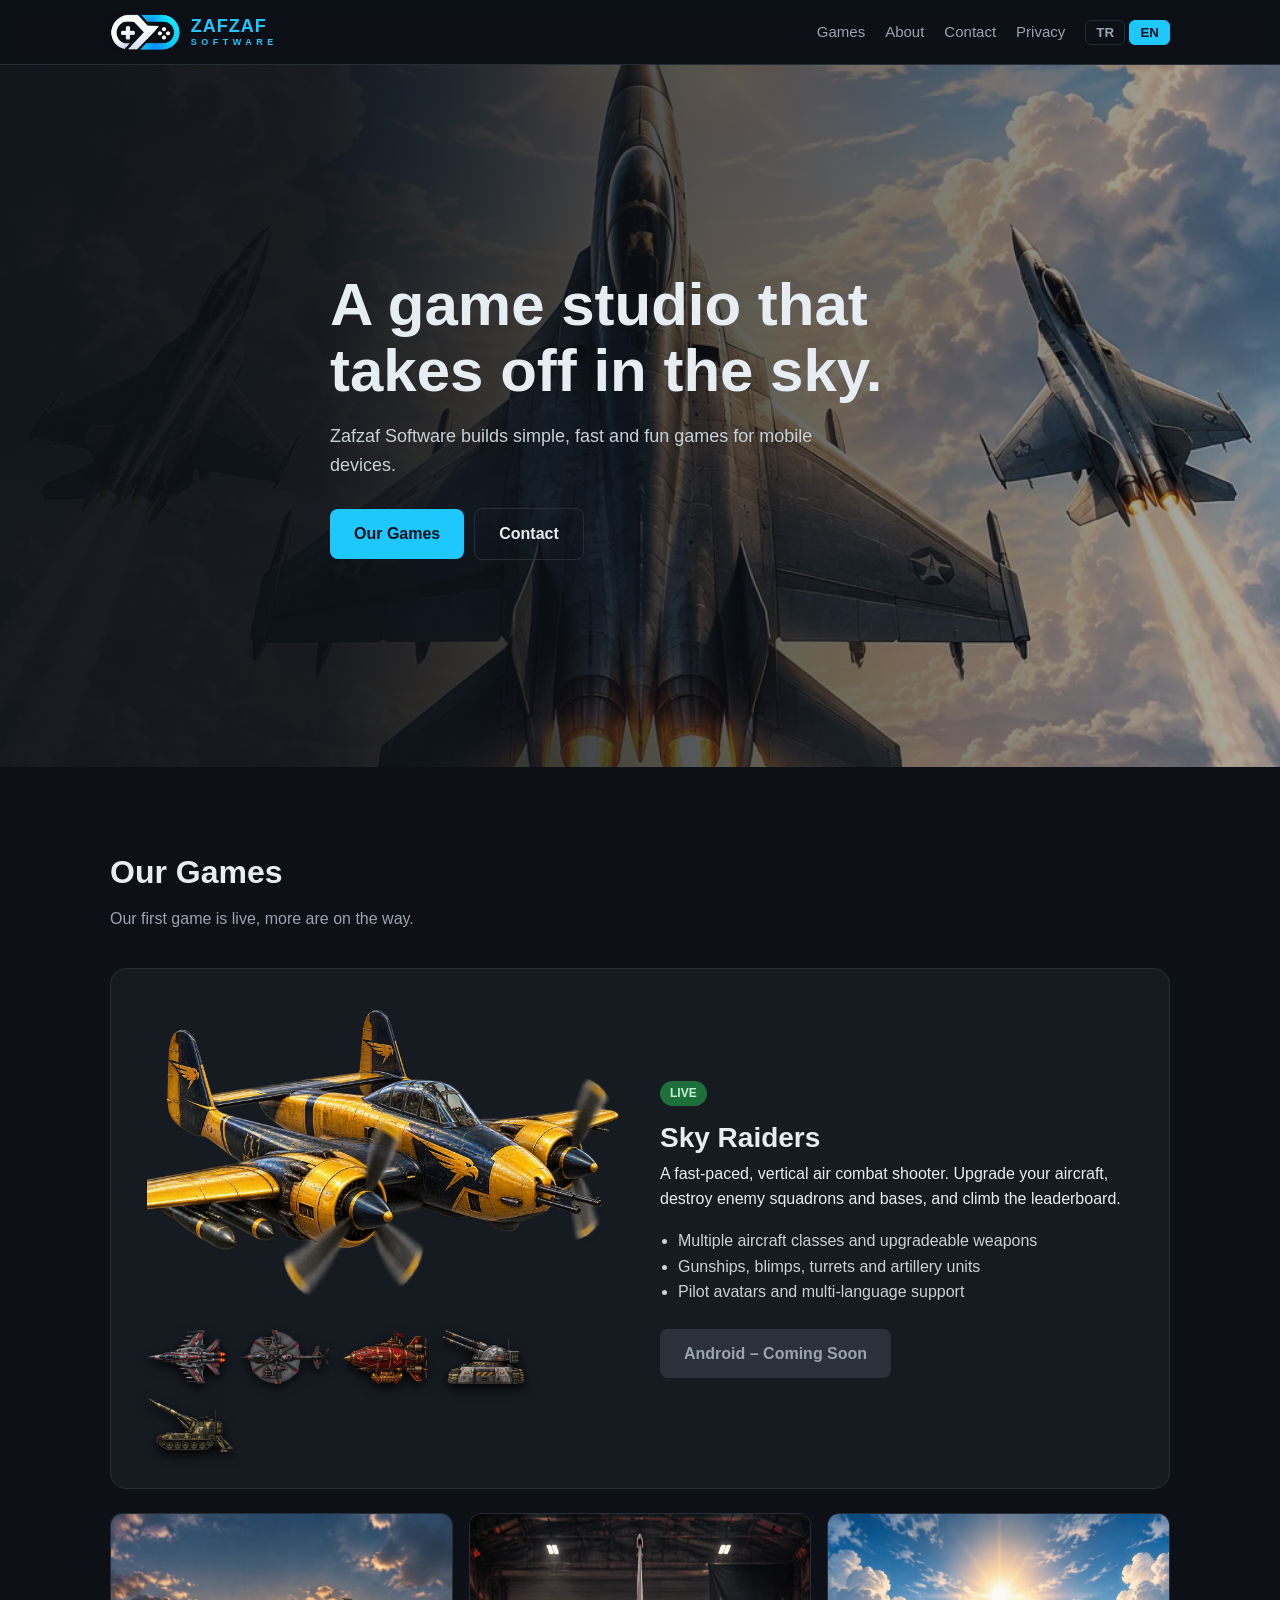
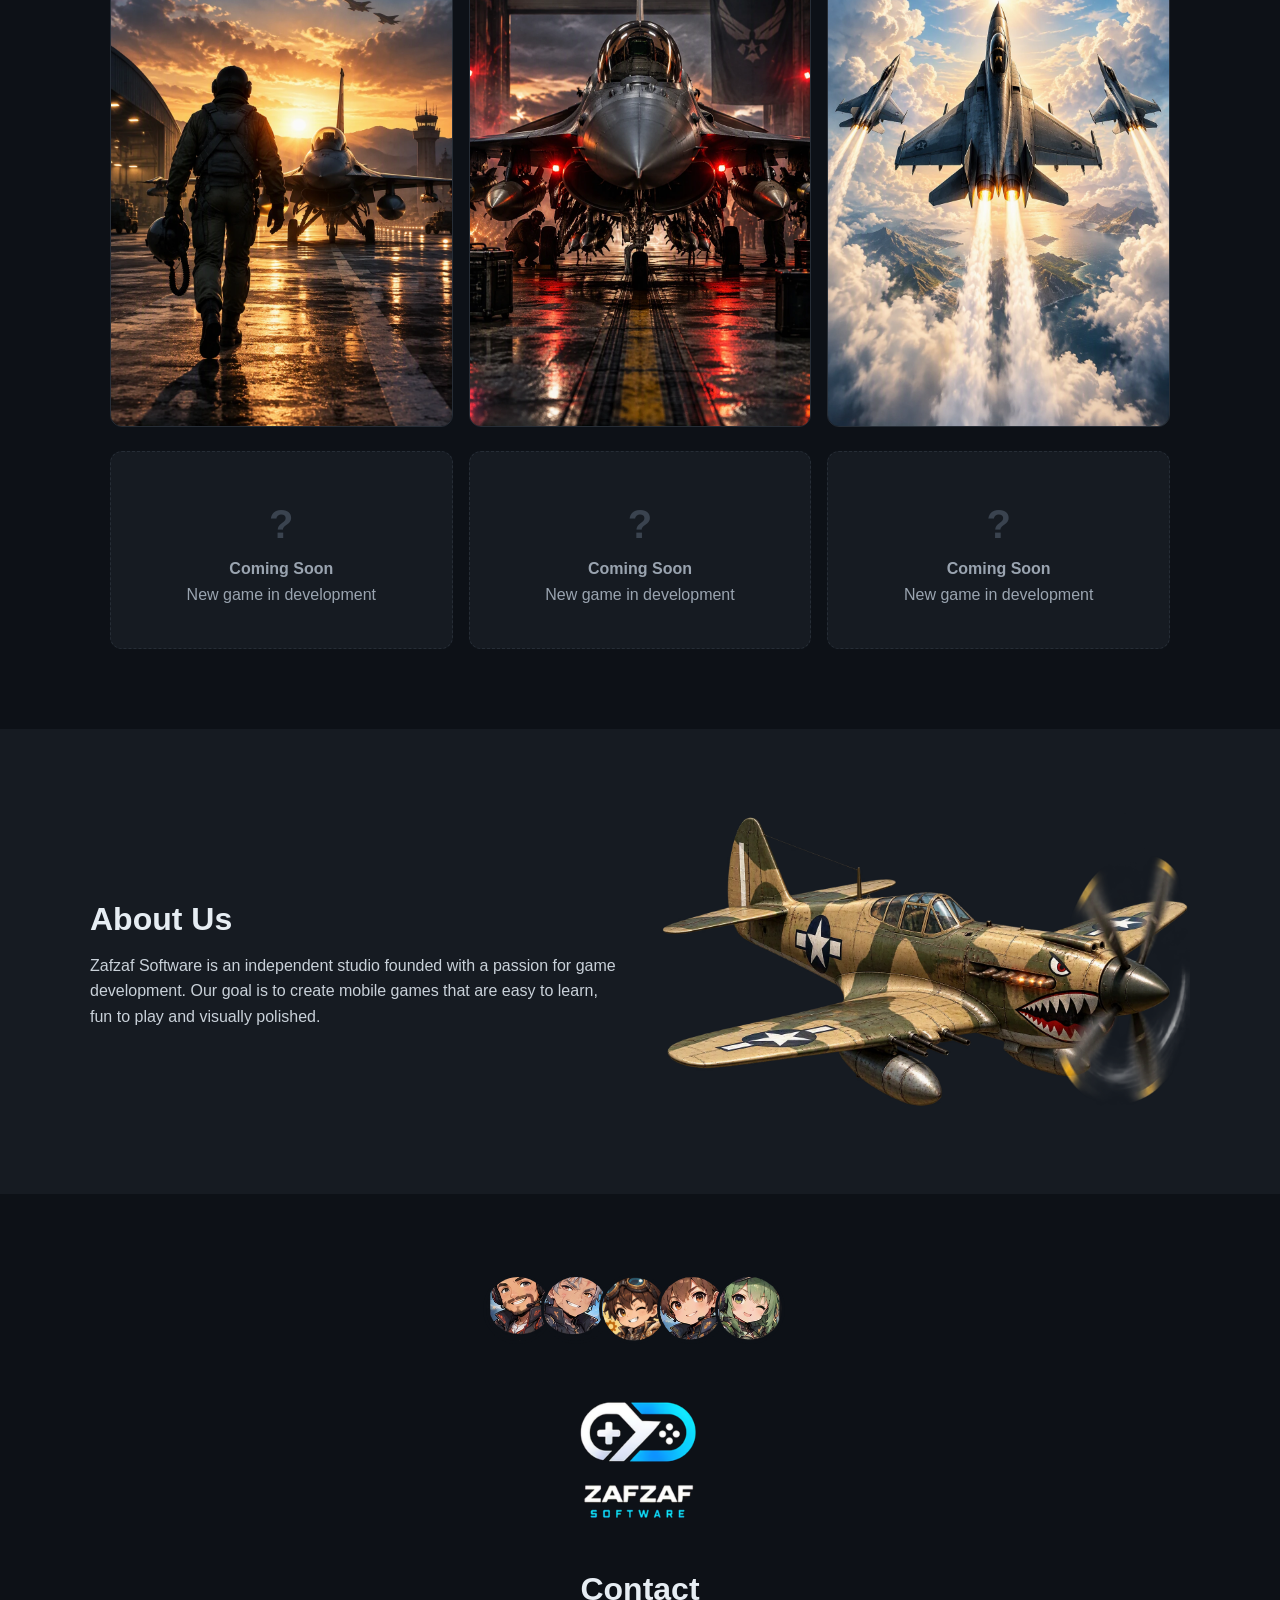
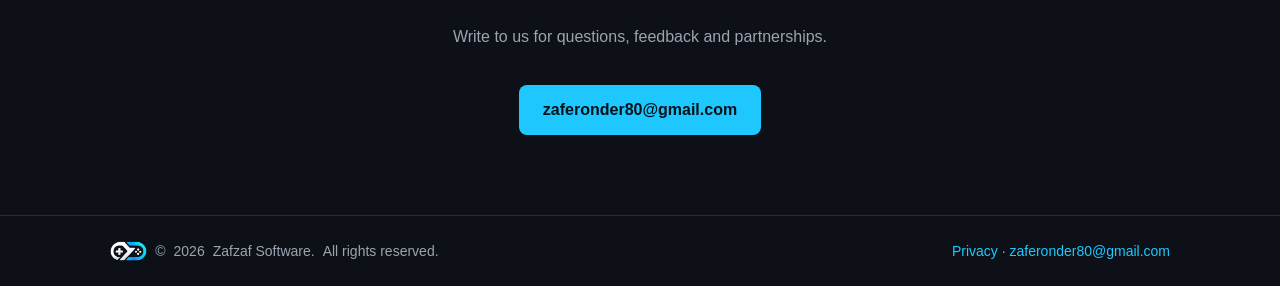
==== index.html @ dc3da16c "İlk yayın" ====
<!DOCTYPE html><html lang="tr"><head><meta charset="UTF-8"><meta name="viewport" content="width=device-width,initial-scale=1"><link rel="icon" href="assets/img/favicon.png"><link rel="apple-touch-icon" href="assets/img/logo_full_dark.png"><link rel="stylesheet" href="assets/style.css"><script src="assets/i18n.js"></script><title>Zafzaf Software – Mobile Games</title><meta property="og:image" content="assets/img/logo_full_dark.png"><meta name="description" content="Zafzaf Software – mobile game developer. Sky Raiders air combat game."></head><body>
<header><div class="wrap"><a class="logo" href="index.html"><img src="assets/img/logo_icon.png" alt="Zafzaf Software"><span class="lt">ZAFZAF<small>SOFTWARE</small></span></a><nav><a class="hm" href="index.html#games" data-i="nGames"></a><a class="hm" href="index.html#about" data-i="nAbout"></a><a class="hm" href="index.html#contact" data-i="nContact"></a><a href="privacy.html" data-i="nPrivacy"></a><span class="lang"><button data-l="tr">TR</button> <button data-l="en">EN</button></span></nav></div></header>
<div class="hero"><div class="wrap"><h1 data-i="heroT"></h1><p data-i="heroP"></p><a class="btn" href="#games" data-i="heroB"></a><a class="btn ghost" href="#contact" data-i="heroB2"></a></div></div>
<section id="games"><div class="wrap"><h2 data-i="gT"></h2><p class="sub" data-i="gS"></p>
<div class="game"><div><img class="main" src="assets/img/t2.webp" alt="Sky Raiders"><div class="strip"><img src="assets/img/fighter.webp" alt=""><img src="assets/img/gunship.webp" alt=""><img src="assets/img/blimp.webp" alt=""><img src="assets/img/turret.webp" alt=""><img src="assets/img/artillery.webp" alt=""></div></div>
<div><span class="tag" data-i="live"></span><h3>Sky Raiders</h3><p data-i="srP"></p><ul><li data-i="f1"></li><li data-i="f2"></li><li data-i="f3"></li></ul>
<!-- Android linki hazır olunca: <a class="btn" href="https://play.google.com/store/apps/details?id=PAKET_ADI">Google Play</a> -->
<span class="btn off" data-i="dl"></span></div></div>
<div class="gallery" style="margin-top:24px"><img src="assets/img/intro_07_pilot_runway.webp" alt=""><img src="assets/img/intro_10_neon_city.webp" alt=""><img src="assets/img/intro_03_squadron_climb.webp" alt=""></div>
<div class="soon" style="margin-top:24px"><div><b>?</b><strong data-i="soonT"></strong><br><span data-i="soonP"></span></div><div><b>?</b><strong data-i="soonT"></strong><br><span data-i="soonP"></span></div><div><b>?</b><strong data-i="soonT"></strong><br><span data-i="soonP"></span></div></div>
</div></section>
<section id="about" style="background:var(--card)"><div class="wrap game" style="background:none;border:0;padding:0"><div><h2 data-i="aT"></h2><p data-i="aP" style="color:#c9d1d9"></p></div><img class="main" src="assets/img/t1.webp" alt=""></div></section>
<section id="contact" class="contact"><div class="wrap"><div class="pilots"><img src="assets/img/pilot_avatar_041.png" alt=""><img src="assets/img/pilot_avatar_049.png" alt=""><img src="assets/img/avatar_013.png" alt=""><img src="assets/img/pilot_avatar_037.png" alt=""><img src="assets/img/pilot_avatar_034.png" alt=""></div>
<img class="biglogo" src="assets/img/logo_full_dark.png" alt="Zafzaf Software"><h2 data-i="cT"></h2><p class="sub" data-i="cP"></p><a class="btn" href="mailto:zaferonder80@gmail.com">zaferonder80@gmail.com</a></div></section>
<footer><div class="wrap"><span class="fl"><img src="assets/img/logo_icon.png" alt="">© <span id="yr"></span> Zafzaf Software. <span data-i="rights"></span></span><span><a href="privacy.html" data-i="nPrivacy"></a> · <a href="mailto:zaferonder80@gmail.com">zaferonder80@gmail.com</a></span></div></footer></body></html>
---- assets/style.css ----
*{box-sizing:border-box;margin:0;padding:0}
:root{--bg:#0d1117;--card:#161b22;--line:#262d36;--txt:#e6edf3;--mut:#9aa4b0;--acc:#f5b301}
body{font-family:Segoe UI,Arial,sans-serif;background:var(--bg);color:var(--txt);line-height:1.6}
a{color:var(--acc);text-decoration:none}
.wrap{max-width:1100px;margin:0 auto;padding:0 20px}
header{position:sticky;top:0;z-index:10;background:rgba(13,17,23,.92);backdrop-filter:blur(6px);border-bottom:1px solid var(--line)}
header .wrap{display:flex;align-items:center;justify-content:space-between;height:64px}
.logo{font-weight:800;font-size:20px;color:var(--txt);letter-spacing:.5px}.logo span{color:var(--acc)}
nav{display:flex;gap:20px;align-items:center}nav a{color:var(--mut);font-size:15px}nav a:hover{color:var(--txt)}
.lang button{background:none;border:1px solid var(--line);color:var(--mut);padding:4px 10px;cursor:pointer;font-weight:700;border-radius:6px}
.lang button.on{background:var(--acc);color:#111;border-color:var(--acc)}
.hero{position:relative;min-height:78vh;display:flex;align-items:center;background:url(img/intro_03_squadron_climb.webp) center 30%/cover}
.hero:before{content:"";position:absolute;inset:0;background:linear-gradient(90deg,rgba(13,17,23,.95) 25%,rgba(13,17,23,.3))}
.hero .wrap{position:relative}.hero h1{font-size:clamp(34px,6vw,60px);line-height:1.1;max-width:620px}
.hero p{color:#c9d1d9;max-width:520px;margin:18px 0 28px;font-size:18px}
.btn{display:inline-block;background:var(--acc);color:#111;font-weight:700;padding:12px 24px;border-radius:8px}
.btn.ghost{background:none;border:1px solid var(--line);color:var(--txt);margin-left:10px}
.btn.off{background:#2a313b;color:var(--mut);cursor:default}
section{padding:80px 0}h2{font-size:32px;margin-bottom:8px}.sub{color:var(--mut);margin-bottom:36px}
.game{display:grid;grid-template-columns:1fr 1fr;gap:40px;align-items:center;background:var(--card);border:1px solid var(--line);border-radius:16px;padding:36px}
.game img.main{width:100%}.tag{display:inline-block;background:#1f6f3a;color:#bff5cf;font-size:12px;font-weight:700;padding:3px 10px;border-radius:20px;margin-bottom:10px}
.game h3{font-size:28px}.game ul{margin:16px 0 24px 18px;color:#c9d1d9}
.strip{display:flex;gap:14px;margin-top:20px;flex-wrap:wrap}.strip img{height:54px;filter:drop-shadow(0 4px 6px #000)}
.gallery{display:grid;grid-template-columns:repeat(3,1fr);gap:16px}.gallery img{width:100%;aspect-ratio:2/3;object-fit:cover;border-radius:12px;border:1px solid var(--line)}
.soon{display:grid;grid-template-columns:repeat(3,1fr);gap:16px}
.soon div{background:var(--card);border:1px dashed var(--line);border-radius:12px;padding:40px 20px;text-align:center;color:var(--mut)}
.soon b{display:block;font-size:40px;color:#3a434f}
.pilots{display:flex;justify-content:center;gap:-10px;margin-bottom:20px}.pilots img{width:70px;height:70px;border-radius:50%;border:3px solid var(--bg);margin-left:-12px;object-fit:cover}
.contact{text-align:center}
footer{border-top:1px solid var(--line);padding:24px 0;color:var(--mut);font-size:14px}
footer .wrap{display:flex;justify-content:space-between;flex-wrap:wrap;gap:10px}
.policy{max-width:820px;padding:50px 20px}.policy h1{font-size:34px}.policy h3{margin:26px 0 6px;color:var(--acc)}
.policy p,.policy li{color:#c9d1d9}.policy ul{margin-left:20px}.meta{color:var(--mut);font-size:14px;margin-bottom:20px}
@media(max-width:780px){nav a.hm{display:none}.game{grid-template-columns:1fr;padding:22px}.gallery,.soon{grid-template-columns:1fr}.gallery img{aspect-ratio:4/3}.btn.ghost{margin:10px 0 0}}
.logo{display:flex;align-items:center;gap:10px}.logo img{height:38px;mix-blend-mode:lighten}
.logo .lt{display:flex;flex-direction:column;line-height:1;font-size:18px;font-weight:800;letter-spacing:1px}
.logo small{color:#1ec8ff;font-size:9px;letter-spacing:4.5px;margin-top:3px}
.fl{display:flex;align-items:center;gap:8px}.fl img{height:20px;mix-blend-mode:lighten}
.biglogo{width:180px;display:block;margin:0 auto 20px;mix-blend-mode:lighten;border-radius:12px}
:root{--acc:#1ec8ff}.btn,.lang button.on{color:#04121c}
@media(max-width:780px){.logo .lt{display:none}}
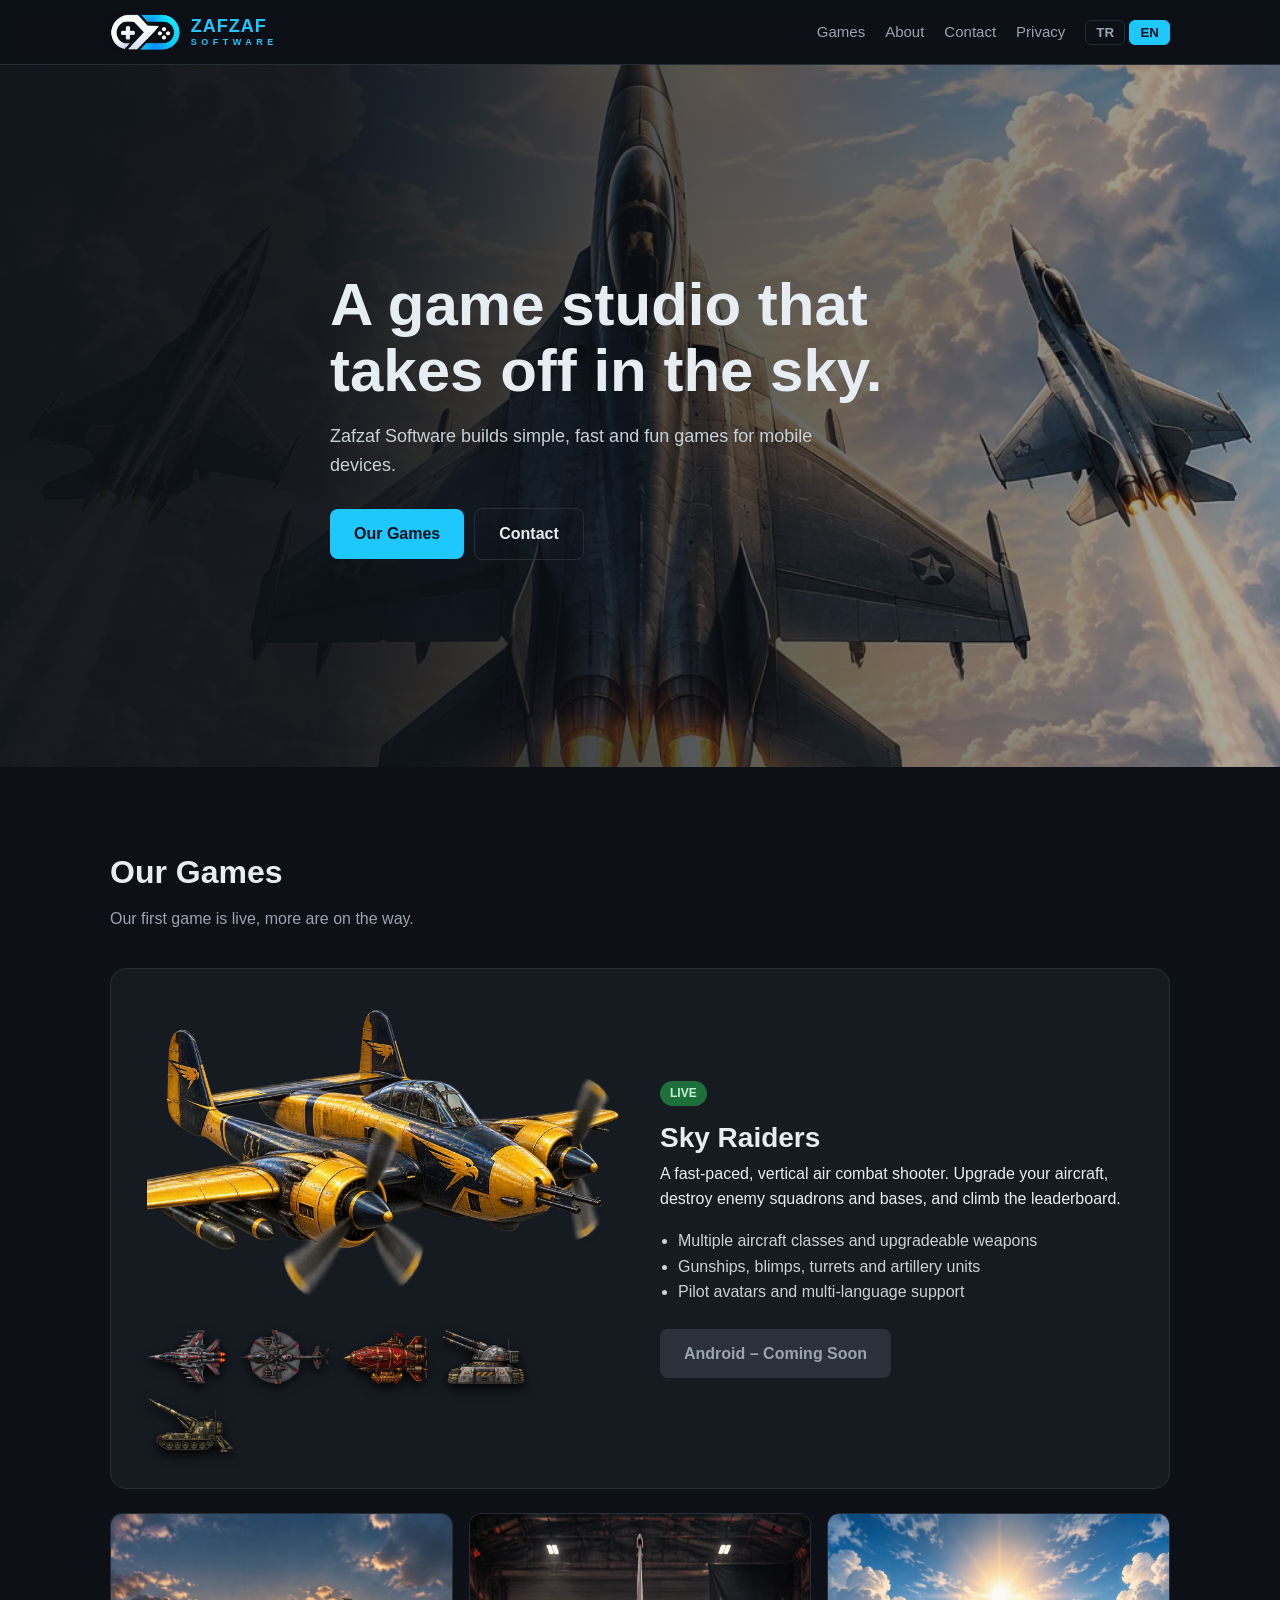
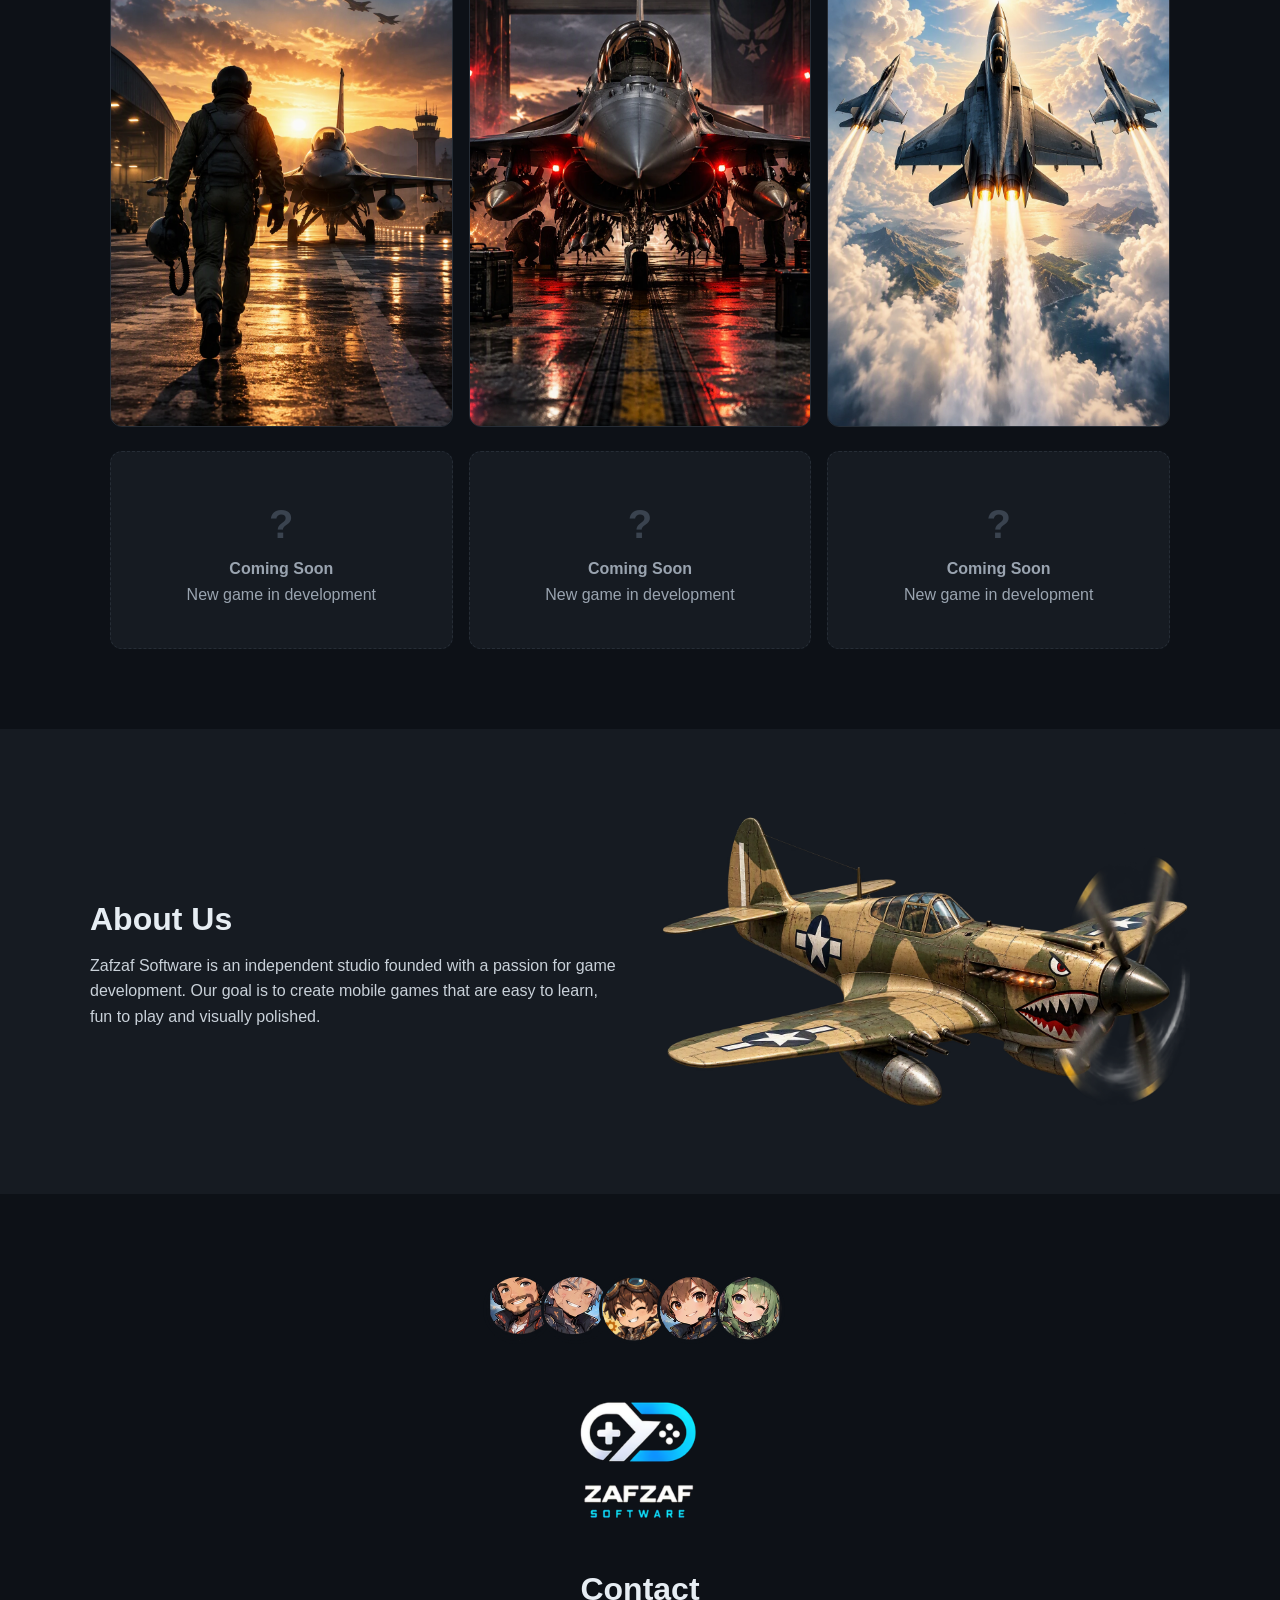
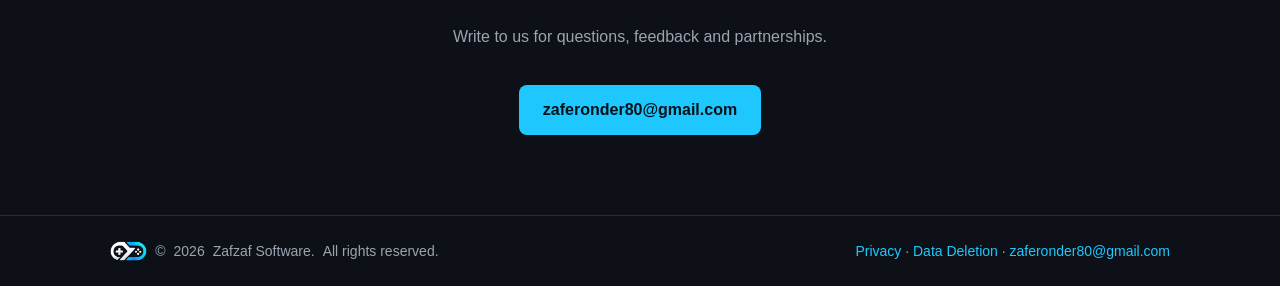
==== commit 5bc3d98b: "Liderlik tablosu için gizlilik ve veri silme metinleri güncellendi" ====
--- a/index.html
+++ b/index.html
@@ -12,4 +12,4 @@
 <section id="about" style="background:var(--card)"><div class="wrap game" style="background:none;border:0;padding:0"><div><h2 data-i="aT"></h2><p data-i="aP" style="color:#c9d1d9"></p></div><img class="main" src="assets/img/t1.webp" alt=""></div></section>
 <section id="contact" class="contact"><div class="wrap"><div class="pilots"><img src="assets/img/pilot_avatar_041.png" alt=""><img src="assets/img/pilot_avatar_049.png" alt=""><img src="assets/img/avatar_013.png" alt=""><img src="assets/img/pilot_avatar_037.png" alt=""><img src="assets/img/pilot_avatar_034.png" alt=""></div>
 <img class="biglogo" src="assets/img/logo_full_dark.png" alt="Zafzaf Software"><h2 data-i="cT"></h2><p class="sub" data-i="cP"></p><a class="btn" href="mailto:zaferonder80@gmail.com">zaferonder80@gmail.com</a></div></section>
-<footer><div class="wrap"><span class="fl"><img src="assets/img/logo_icon.png" alt="">© <span id="yr"></span> Zafzaf Software. <span data-i="rights"></span></span><span><a href="privacy.html" data-i="nPrivacy"></a> · <a href="mailto:zaferonder80@gmail.com">zaferonder80@gmail.com</a></span></div></footer></body></html>
+<footer><div class="wrap"><span class="fl"><img src="assets/img/logo_icon.png" alt="">© <span id="yr"></span> Zafzaf Software. <span data-i="rights"></span></span><span><a href="privacy.html" data-i="nPrivacy"></a> · <a href="delete-data.html" data-i="nDel"></a> · <a href="mailto:zaferonder80@gmail.com">zaferonder80@gmail.com</a></span></div></footer></body></html>
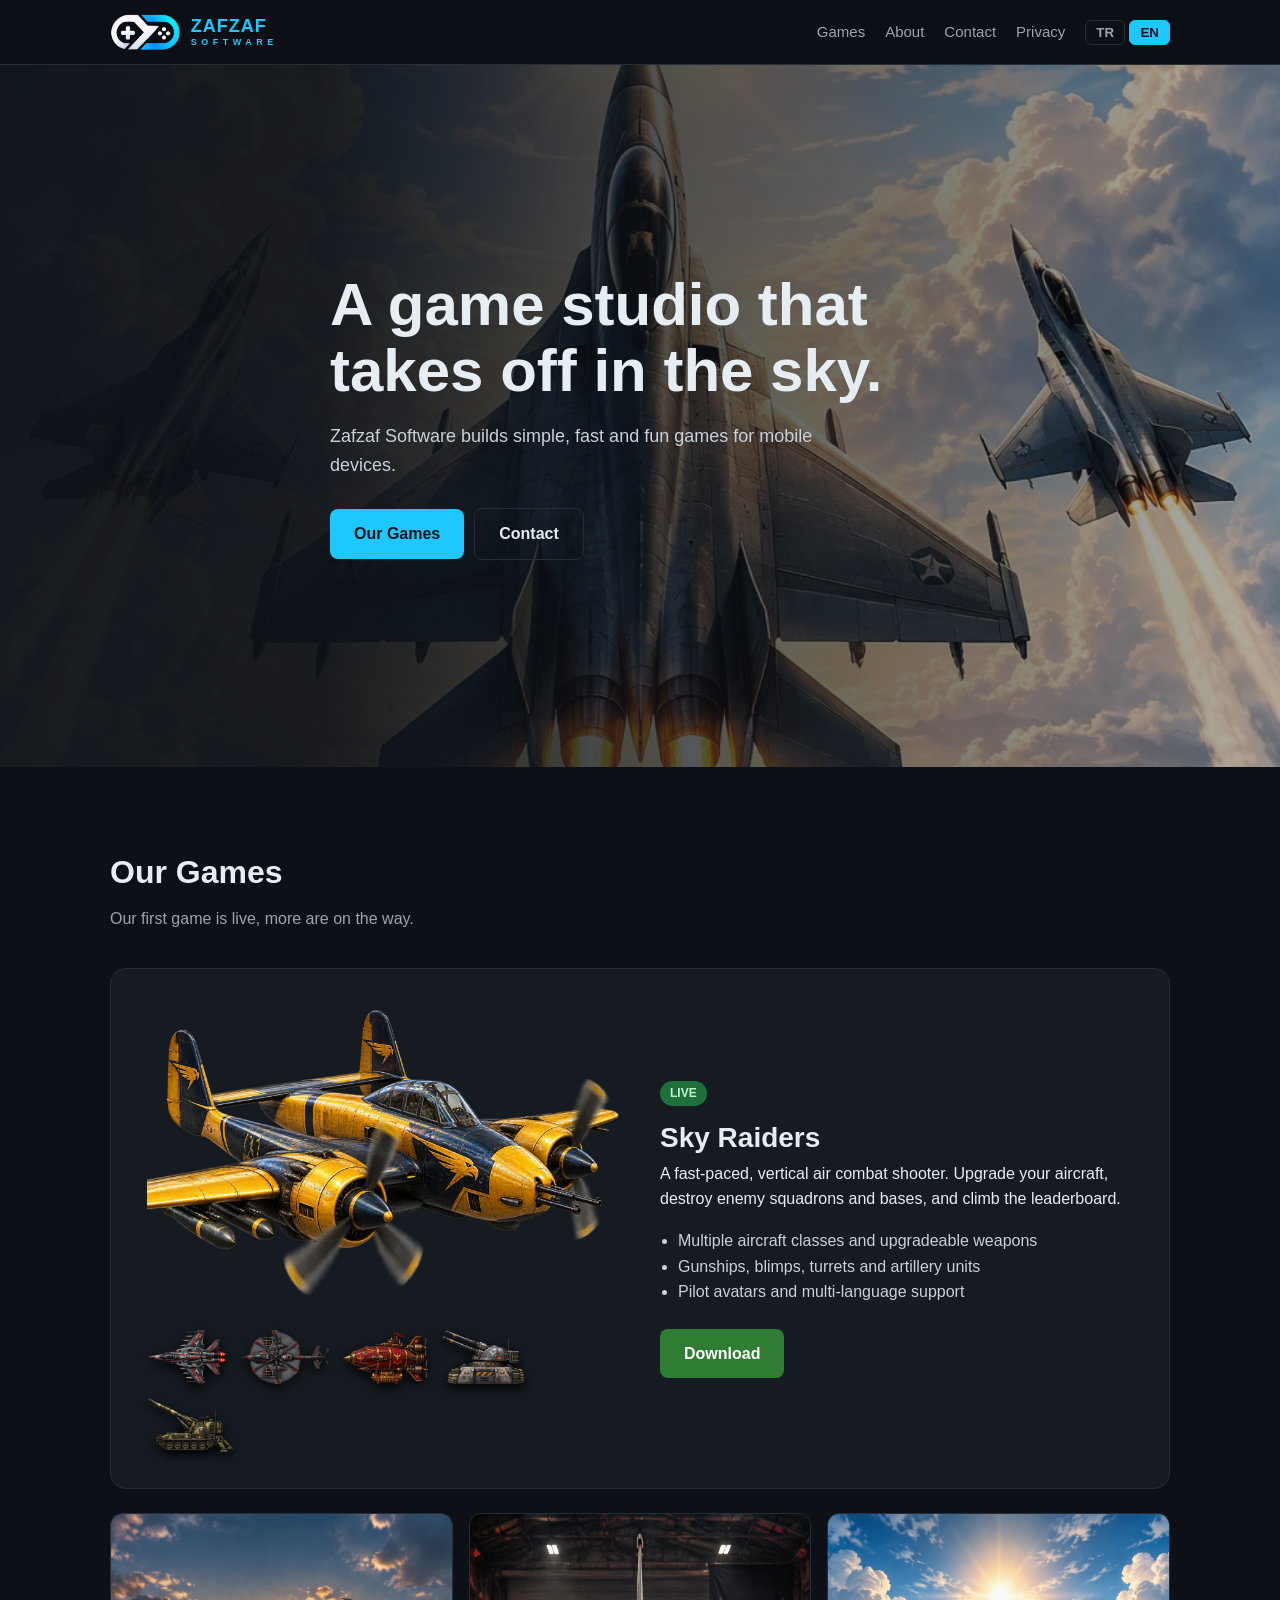
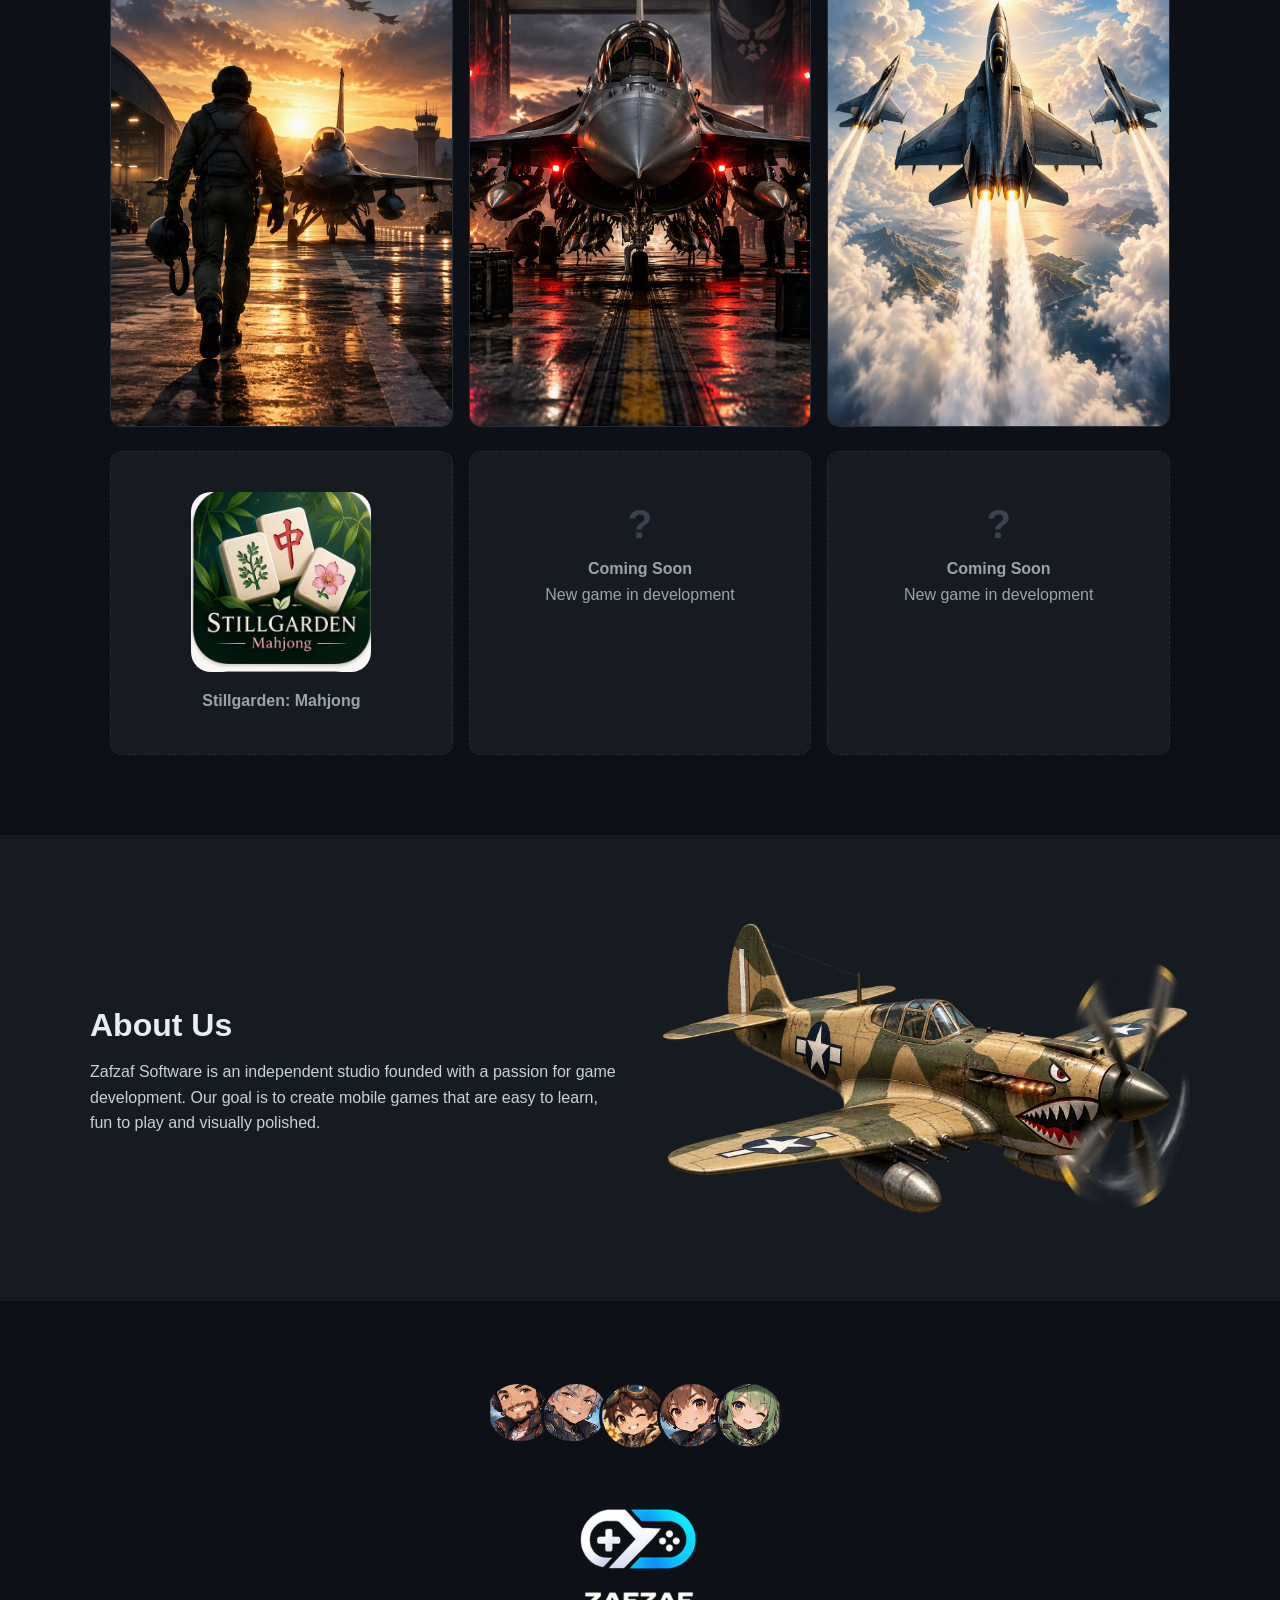
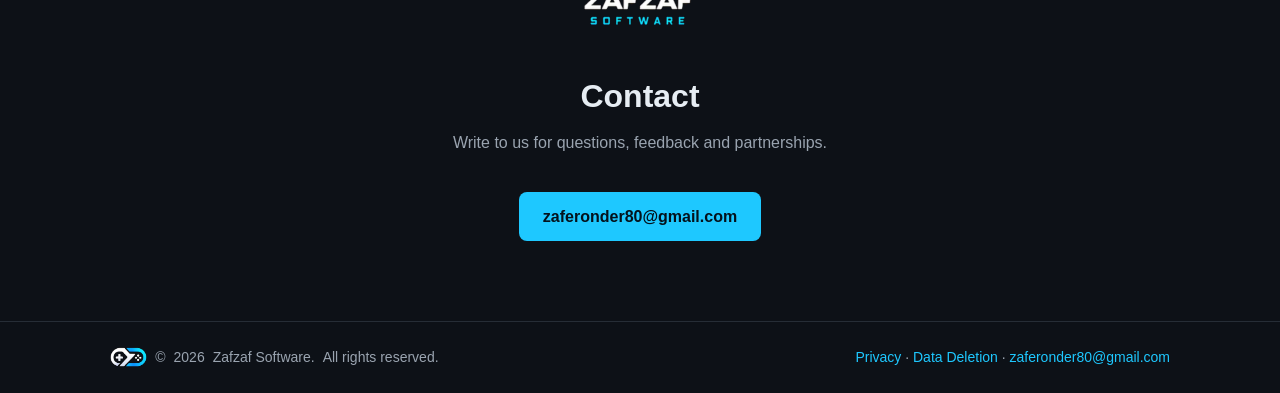
==== commit eef7a3ad: "Stillgarden görseli eklendi" ====
--- a/index.html
+++ b/index.html
@@ -4,10 +4,9 @@
 <section id="games"><div class="wrap"><h2 data-i="gT"></h2><p class="sub" data-i="gS"></p>
 <div class="game"><div><img class="main" src="assets/img/t2.webp" alt="Sky Raiders"><div class="strip"><img src="assets/img/fighter.webp" alt=""><img src="assets/img/gunship.webp" alt=""><img src="assets/img/blimp.webp" alt=""><img src="assets/img/turret.webp" alt=""><img src="assets/img/artillery.webp" alt=""></div></div>
 <div><span class="tag" data-i="live"></span><h3>Sky Raiders</h3><p data-i="srP"></p><ul><li data-i="f1"></li><li data-i="f2"></li><li data-i="f3"></li></ul>
-<!-- Android linki hazır olunca: <a class="btn" href="https://play.google.com/store/apps/details?id=PAKET_ADI">Google Play</a> -->
-<span class="btn off" data-i="dl"></span></div></div>
+<a class="btn download" href="https://play.google.com/store/apps/details?id=com.skyraiders.game">Download</a></div></div>
 <div class="gallery" style="margin-top:24px"><img src="assets/img/intro_07_pilot_runway.webp" alt=""><img src="assets/img/intro_10_neon_city.webp" alt=""><img src="assets/img/intro_03_squadron_climb.webp" alt=""></div>
-<div class="soon" style="margin-top:24px"><div><b>?</b><strong data-i="soonT"></strong><br><span data-i="soonP"></span></div><div><b>?</b><strong data-i="soonT"></strong><br><span data-i="soonP"></span></div><div><b>?</b><strong data-i="soonT"></strong><br><span data-i="soonP"></span></div></div>
+<div class="soon" style="margin-top:24px"><div><img src="assets/img/stillgarden_mahjong.png" alt="Stillgarden: Mahjong"><strong>Stillgarden: Mahjong</strong></div><div><b>?</b><strong data-i="soonT"></strong><br><span data-i="soonP"></span></div><div><b>?</b><strong data-i="soonT"></strong><br><span data-i="soonP"></span></div></div>
 </div></section>
 <section id="about" style="background:var(--card)"><div class="wrap game" style="background:none;border:0;padding:0"><div><h2 data-i="aT"></h2><p data-i="aP" style="color:#c9d1d9"></p></div><img class="main" src="assets/img/t1.webp" alt=""></div></section>
 <section id="contact" class="contact"><div class="wrap"><div class="pilots"><img src="assets/img/pilot_avatar_041.png" alt=""><img src="assets/img/pilot_avatar_049.png" alt=""><img src="assets/img/avatar_013.png" alt=""><img src="assets/img/pilot_avatar_037.png" alt=""><img src="assets/img/pilot_avatar_034.png" alt=""></div>
--- a/assets/style.css
+++ b/assets/style.css
@@ -14,6 +14,7 @@
 .hero .wrap{position:relative}.hero h1{font-size:clamp(34px,6vw,60px);line-height:1.1;max-width:620px}
 .hero p{color:#c9d1d9;max-width:520px;margin:18px 0 28px;font-size:18px}
 .btn{display:inline-block;background:var(--acc);color:#111;font-weight:700;padding:12px 24px;border-radius:8px}
+.btn.download{background:#2e7d32;color:#fff}
 .btn.ghost{background:none;border:1px solid var(--line);color:var(--txt);margin-left:10px}
 .btn.off{background:#2a313b;color:var(--mut);cursor:default}
 section{padding:80px 0}h2{font-size:32px;margin-bottom:8px}.sub{color:var(--mut);margin-bottom:36px}
@@ -25,6 +26,7 @@
 .soon{display:grid;grid-template-columns:repeat(3,1fr);gap:16px}
 .soon div{background:var(--card);border:1px dashed var(--line);border-radius:12px;padding:40px 20px;text-align:center;color:var(--mut)}
 .soon b{display:block;font-size:40px;color:#3a434f}
+.soon img{display:block;width:min(100%,180px);height:auto;margin:0 auto 16px;border-radius:20px}
 .pilots{display:flex;justify-content:center;gap:-10px;margin-bottom:20px}.pilots img{width:70px;height:70px;border-radius:50%;border:3px solid var(--bg);margin-left:-12px;object-fit:cover}
 .contact{text-align:center}
 footer{border-top:1px solid var(--line);padding:24px 0;color:var(--mut);font-size:14px}
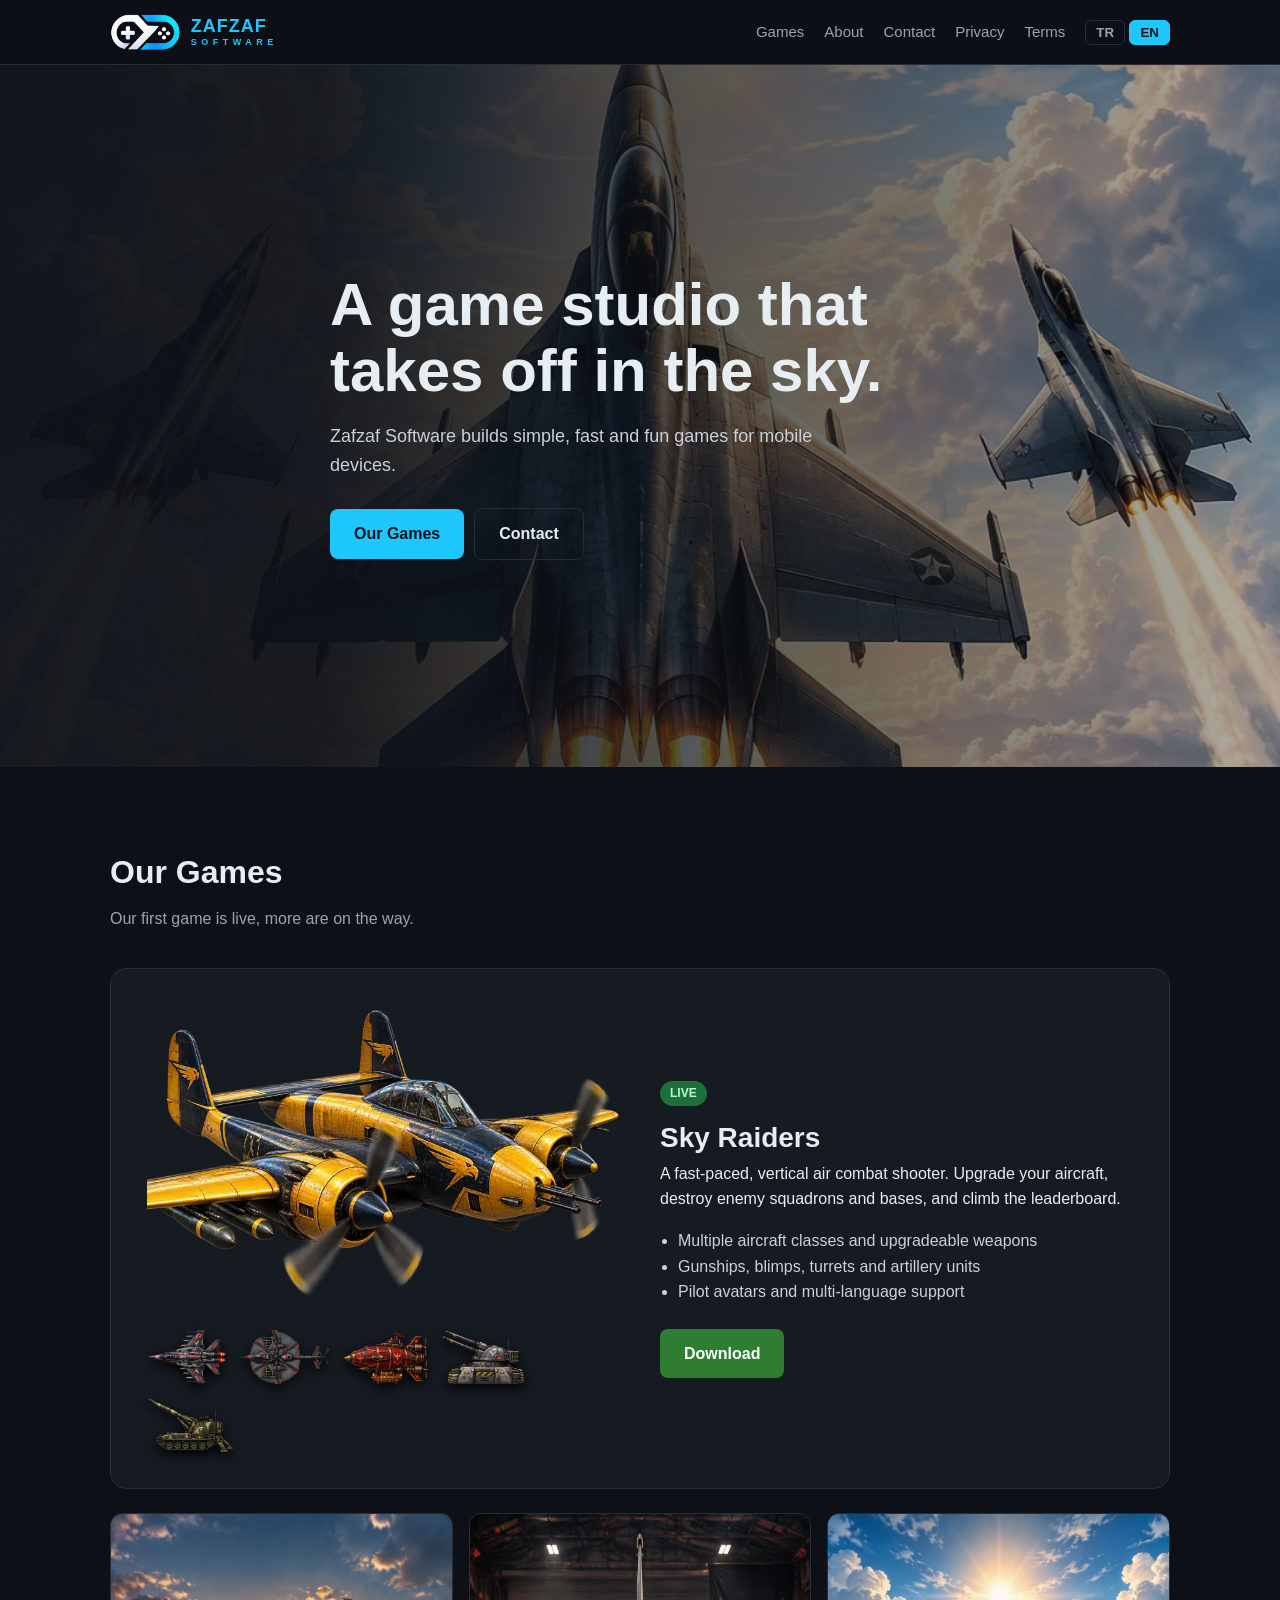
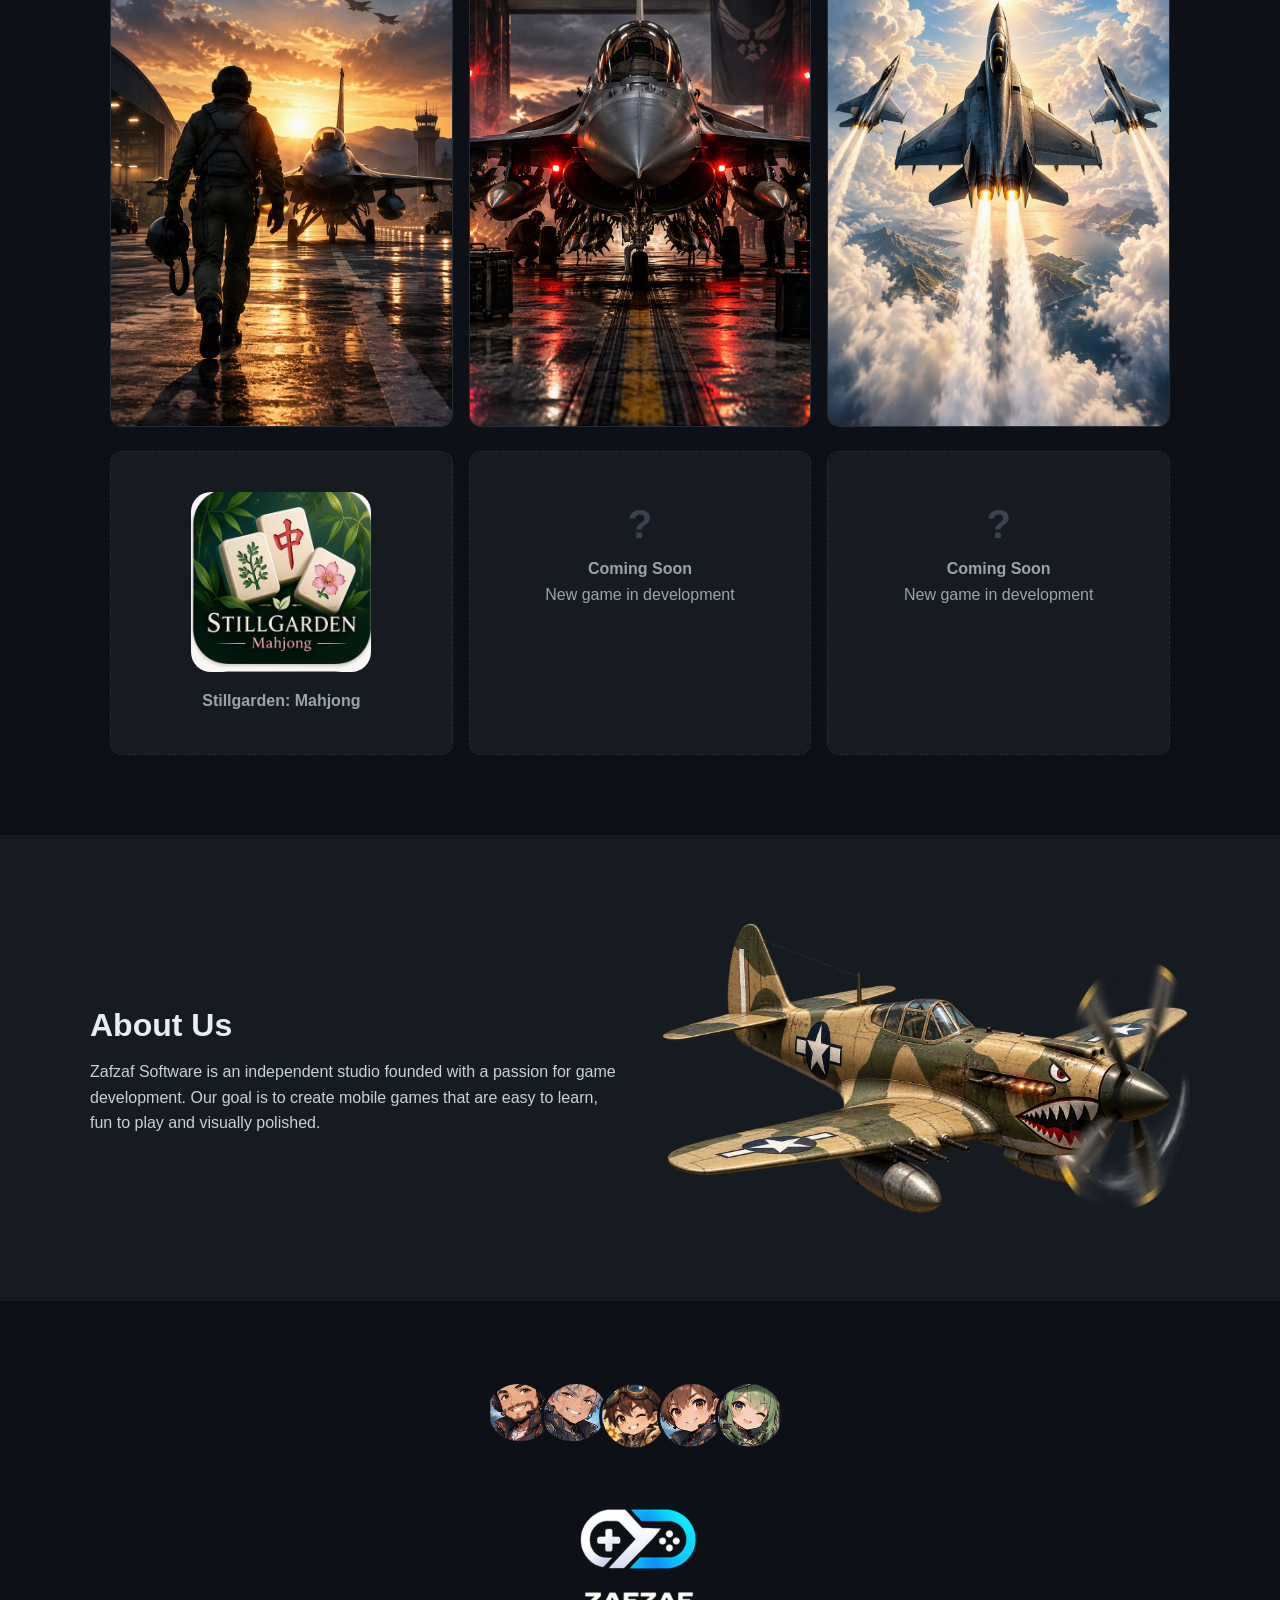
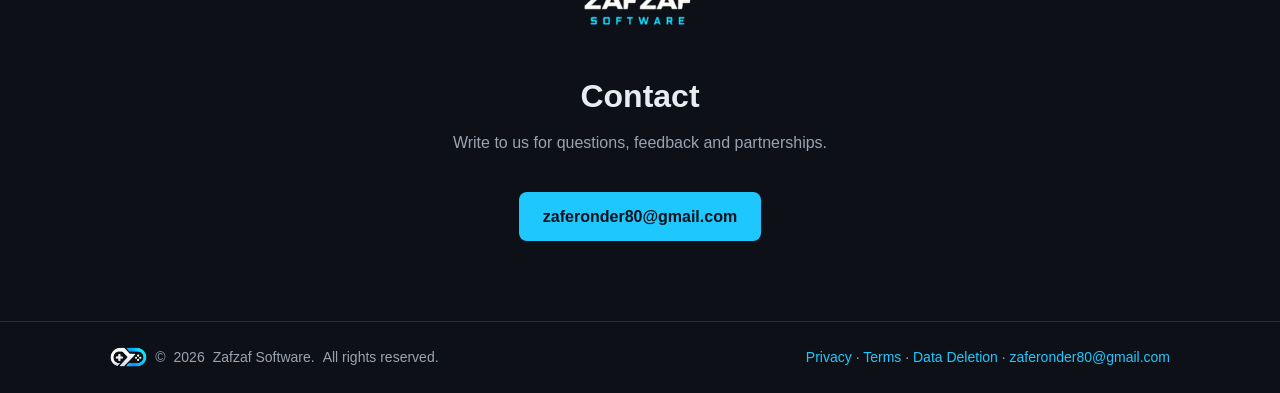
==== commit aa1b62c1: "Terms sayfası eklendi" ====
--- a/index.html
+++ b/index.html
@@ -1,5 +1,5 @@
 <!DOCTYPE html><html lang="tr"><head><meta charset="UTF-8"><meta name="viewport" content="width=device-width,initial-scale=1"><link rel="icon" href="assets/img/favicon.png"><link rel="apple-touch-icon" href="assets/img/logo_full_dark.png"><link rel="stylesheet" href="assets/style.css"><script src="assets/i18n.js"></script><title>Zafzaf Software – Mobile Games</title><meta property="og:image" content="assets/img/logo_full_dark.png"><meta name="description" content="Zafzaf Software – mobile game developer. Sky Raiders air combat game."></head><body>
-<header><div class="wrap"><a class="logo" href="index.html"><img src="assets/img/logo_icon.png" alt="Zafzaf Software"><span class="lt">ZAFZAF<small>SOFTWARE</small></span></a><nav><a class="hm" href="index.html#games" data-i="nGames"></a><a class="hm" href="index.html#about" data-i="nAbout"></a><a class="hm" href="index.html#contact" data-i="nContact"></a><a href="privacy.html" data-i="nPrivacy"></a><span class="lang"><button data-l="tr">TR</button> <button data-l="en">EN</button></span></nav></div></header>
+<header><div class="wrap"><a class="logo" href="index.html"><img src="assets/img/logo_icon.png" alt="Zafzaf Software"><span class="lt">ZAFZAF<small>SOFTWARE</small></span></a><nav><a class="hm" href="index.html#games" data-i="nGames"></a><a class="hm" href="index.html#about" data-i="nAbout"></a><a class="hm" href="index.html#contact" data-i="nContact"></a><a href="privacy.html" data-i="nPrivacy"></a><a href="terms.html" data-i="nTerms"></a><span class="lang"><button data-l="tr">TR</button> <button data-l="en">EN</button></span></nav></div></header>
 <div class="hero"><div class="wrap"><h1 data-i="heroT"></h1><p data-i="heroP"></p><a class="btn" href="#games" data-i="heroB"></a><a class="btn ghost" href="#contact" data-i="heroB2"></a></div></div>
 <section id="games"><div class="wrap"><h2 data-i="gT"></h2><p class="sub" data-i="gS"></p>
 <div class="game"><div><img class="main" src="assets/img/t2.webp" alt="Sky Raiders"><div class="strip"><img src="assets/img/fighter.webp" alt=""><img src="assets/img/gunship.webp" alt=""><img src="assets/img/blimp.webp" alt=""><img src="assets/img/turret.webp" alt=""><img src="assets/img/artillery.webp" alt=""></div></div>
@@ -11,4 +11,4 @@
 <section id="about" style="background:var(--card)"><div class="wrap game" style="background:none;border:0;padding:0"><div><h2 data-i="aT"></h2><p data-i="aP" style="color:#c9d1d9"></p></div><img class="main" src="assets/img/t1.webp" alt=""></div></section>
 <section id="contact" class="contact"><div class="wrap"><div class="pilots"><img src="assets/img/pilot_avatar_041.png" alt=""><img src="assets/img/pilot_avatar_049.png" alt=""><img src="assets/img/avatar_013.png" alt=""><img src="assets/img/pilot_avatar_037.png" alt=""><img src="assets/img/pilot_avatar_034.png" alt=""></div>
 <img class="biglogo" src="assets/img/logo_full_dark.png" alt="Zafzaf Software"><h2 data-i="cT"></h2><p class="sub" data-i="cP"></p><a class="btn" href="mailto:zaferonder80@gmail.com">zaferonder80@gmail.com</a></div></section>
-<footer><div class="wrap"><span class="fl"><img src="assets/img/logo_icon.png" alt="">© <span id="yr"></span> Zafzaf Software. <span data-i="rights"></span></span><span><a href="privacy.html" data-i="nPrivacy"></a> · <a href="delete-data.html" data-i="nDel"></a> · <a href="mailto:zaferonder80@gmail.com">zaferonder80@gmail.com</a></span></div></footer></body></html>
+<footer><div class="wrap"><span class="fl"><img src="assets/img/logo_icon.png" alt="">© <span id="yr"></span> Zafzaf Software. <span data-i="rights"></span></span><span><a href="privacy.html" data-i="nPrivacy"></a> · <a href="terms.html" data-i="nTerms"></a> · <a href="delete-data.html" data-i="nDel"></a> · <a href="mailto:zaferonder80@gmail.com">zaferonder80@gmail.com</a></span></div></footer></body></html>
--- a/assets/style.css
+++ b/assets/style.css
@@ -41,3 +41,10 @@
 .biglogo{width:180px;display:block;margin:0 auto 20px;mix-blend-mode:lighten;border-radius:12px}
 :root{--acc:#1ec8ff}.btn,.lang button.on{color:#04121c}
 @media(max-width:780px){.logo .lt{display:none}}
+
+/* Terms page and long navigation links on small screens */
+.terms-policy h1{line-height:1.2;margin-bottom:10px}
+.terms-policy li{margin-bottom:7px}
+.terms-policy a{text-decoration:underline;text-underline-offset:3px}
+@media(max-width:780px){nav{gap:10px}nav a{font-size:12px}.lang button{padding:4px 6px}}
+@media(max-width:380px){header .wrap{padding:0 10px}.logo img{height:30px}nav{gap:7px}}
